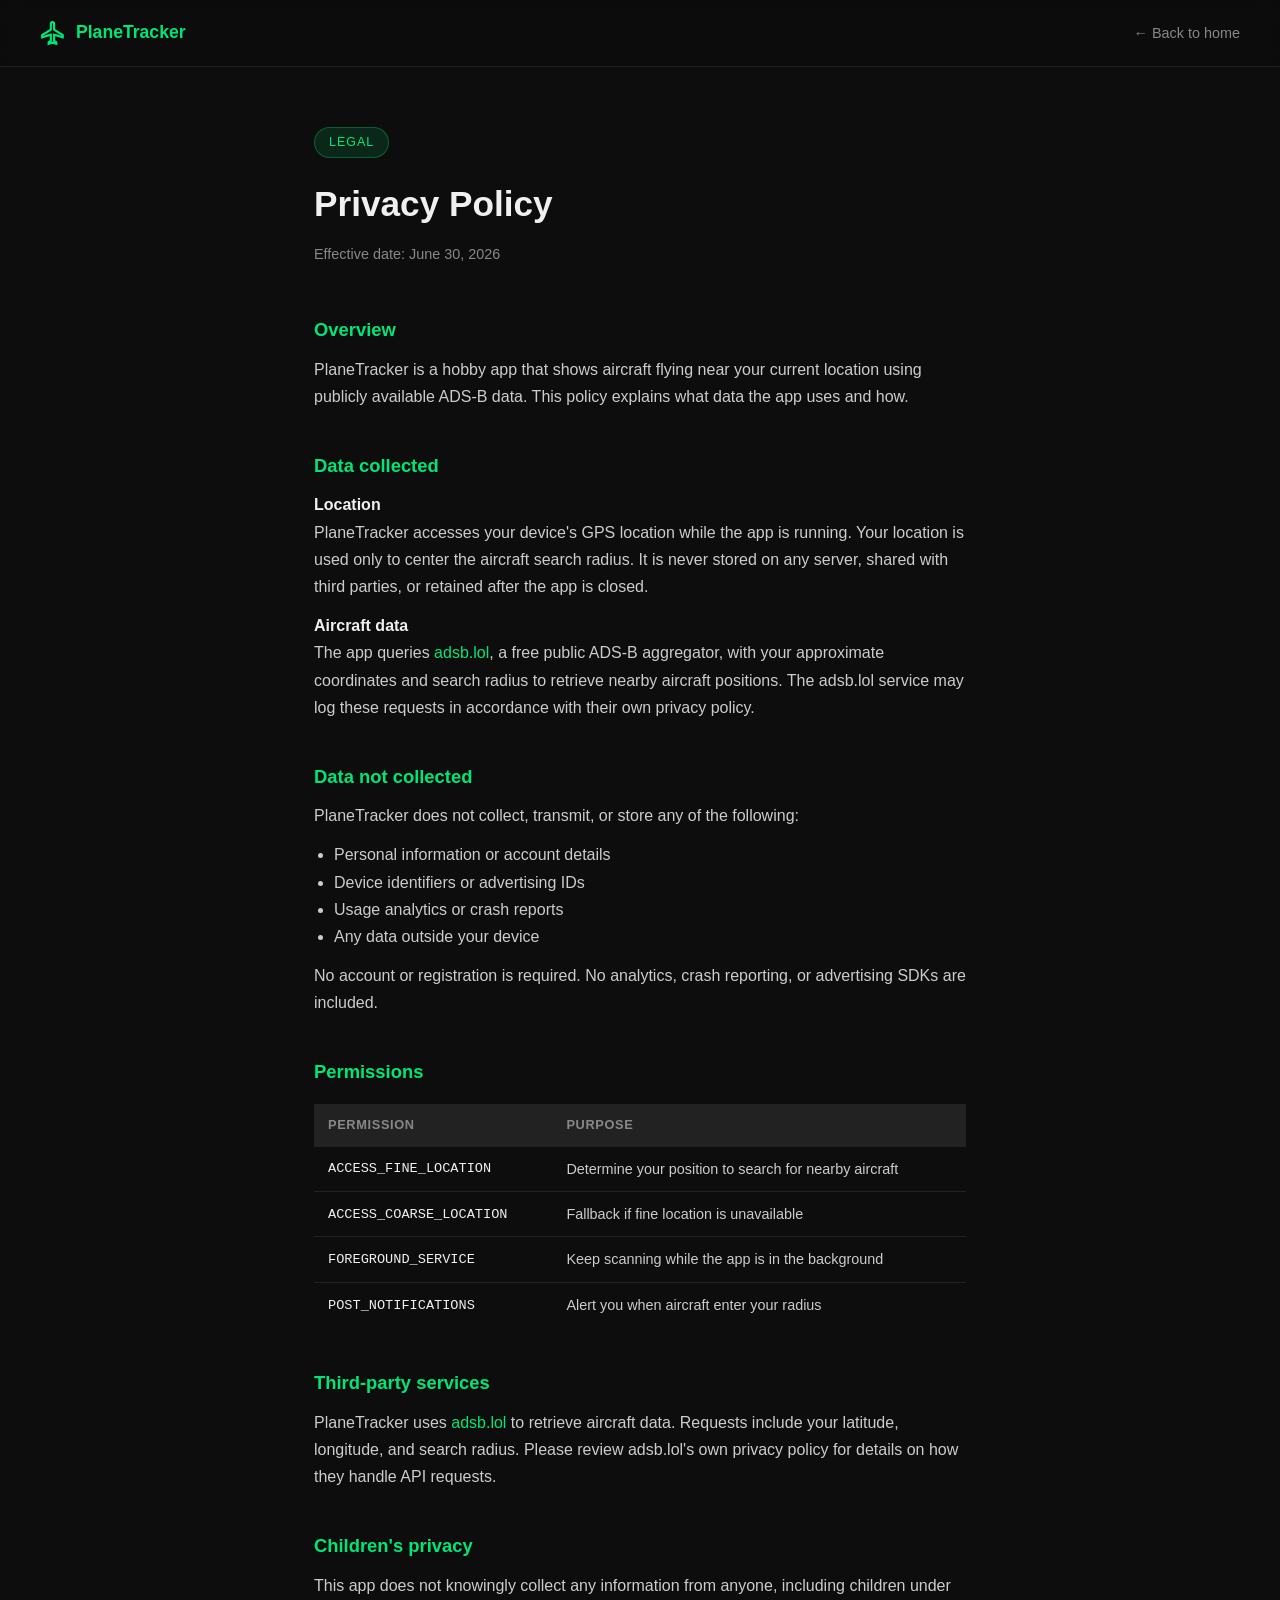
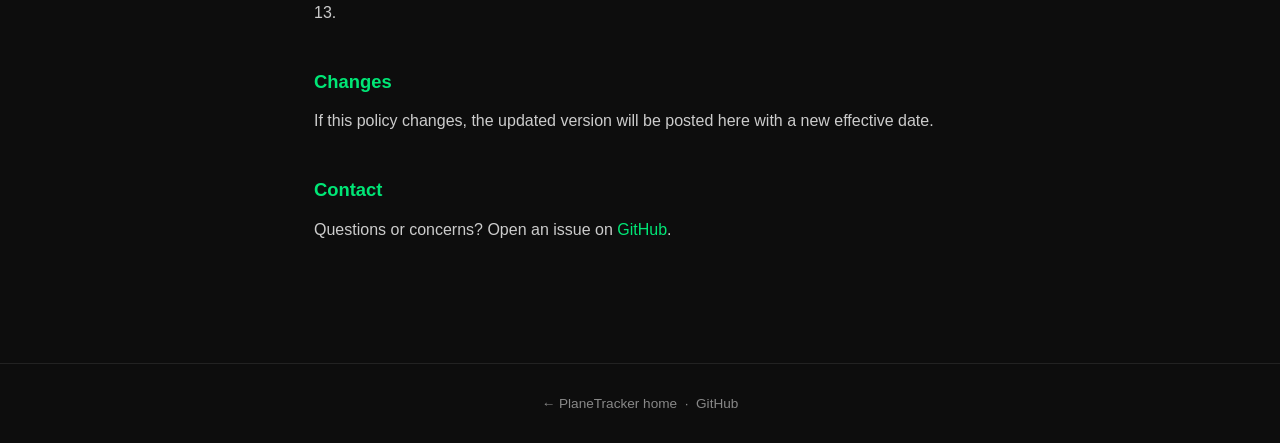
==== docs/privacy.html @ bd4d2613 "Add GitHub Pages docs site with home page and privacy policy - docs/index.html: landing page with SV" ====
<!DOCTYPE html>
<html lang="en">
<head>
  <meta charset="UTF-8" />
  <meta name="viewport" content="width=device-width, initial-scale=1.0" />
  <title>Privacy Policy — PlaneTracker</title>
  <style>
    :root {
      --bg:      #0d0d0d;
      --surface: #1a1a1a;
      --green:   #00e676;
      --text:    #f0f0f0;
      --muted:   #888;
      --radius:  14px;
    }
    * { box-sizing: border-box; margin: 0; padding: 0; }
    body {
      background: var(--bg);
      color: var(--text);
      font-family: -apple-system, BlinkMacSystemFont, "Segoe UI", Roboto, sans-serif;
      line-height: 1.7;
    }
    nav {
      display: flex;
      align-items: center;
      justify-content: space-between;
      padding: 18px 40px;
      border-bottom: 1px solid #222;
      background: rgba(13,13,13,0.92);
      backdrop-filter: blur(8px);
    }
    .nav-logo {
      display: flex;
      align-items: center;
      gap: 10px;
      font-weight: 700;
      font-size: 1.1rem;
      color: var(--green);
      text-decoration: none;
    }
    .nav-logo svg { width: 26px; height: 26px; }
    nav a.back { color: var(--muted); text-decoration: none; font-size: .9rem; }
    nav a.back:hover { color: var(--text); }

    main {
      max-width: 700px;
      margin: 0 auto;
      padding: 60px 24px 80px;
    }
    .eyebrow {
      display: inline-block;
      background: rgba(0,230,118,.12);
      color: var(--green);
      border: 1px solid rgba(0,230,118,.3);
      border-radius: 100px;
      padding: 4px 14px;
      font-size: .78rem;
      letter-spacing: .08em;
      text-transform: uppercase;
      margin-bottom: 16px;
    }
    h1 {
      font-size: 2.2rem;
      font-weight: 800;
      margin-bottom: 8px;
    }
    .date { color: var(--muted); font-size: .9rem; margin-bottom: 48px; }

    section { margin-bottom: 40px; }
    h2 {
      font-size: 1.15rem;
      font-weight: 700;
      color: var(--green);
      margin-bottom: 10px;
    }
    p { color: #ccc; margin-bottom: 12px; }
    a { color: var(--green); text-decoration: none; }
    a:hover { text-decoration: underline; }

    table {
      width: 100%;
      border-collapse: collapse;
      margin: 16px 0;
      font-size: .9rem;
    }
    th {
      text-align: left;
      padding: 10px 14px;
      background: #222;
      color: var(--muted);
      font-weight: 600;
      font-size: .8rem;
      text-transform: uppercase;
      letter-spacing: .05em;
    }
    td {
      padding: 10px 14px;
      border-top: 1px solid #222;
      color: #ccc;
    }
    td:first-child { font-family: monospace; font-size: .85rem; color: var(--text); }
    tr:hover td { background: #1e1e1e; }

    footer {
      border-top: 1px solid #222;
      padding: 28px 24px;
      text-align: center;
      color: var(--muted);
      font-size: .85rem;
    }
    footer a { color: var(--muted); }
    footer a:hover { color: var(--green); }
  </style>
</head>
<body>

<nav>
  <a class="nav-logo" href="index.html">
    <svg viewBox="0 0 24 24" fill="none" stroke="currentColor" stroke-width="2">
      <path d="M21 16v-2l-8-5V3.5a1.5 1.5 0 0 0-3 0V9l-8 5v2l8-2.5V19l-2 1.5V22l3.5-1 3.5 1v-1.5L13 19v-5.5z"/>
    </svg>
    PlaneTracker
  </a>
  <a class="back" href="index.html">← Back to home</a>
</nav>

<main>
  <div class="eyebrow">Legal</div>
  <h1>Privacy Policy</h1>
  <p class="date">Effective date: June 30, 2026</p>

  <section>
    <h2>Overview</h2>
    <p>PlaneTracker is a hobby app that shows aircraft flying near your current location using publicly available ADS-B data. This policy explains what data the app uses and how.</p>
  </section>

  <section>
    <h2>Data collected</h2>
    <p><strong style="color:#f0f0f0;">Location</strong><br/>
    PlaneTracker accesses your device's GPS location while the app is running. Your location is used only to center the aircraft search radius. It is never stored on any server, shared with third parties, or retained after the app is closed.</p>

    <p><strong style="color:#f0f0f0;">Aircraft data</strong><br/>
    The app queries <a href="https://adsb.lol" target="_blank" rel="noopener">adsb.lol</a>, a free public ADS-B aggregator, with your approximate coordinates and search radius to retrieve nearby aircraft positions. The adsb.lol service may log these requests in accordance with their own privacy policy.</p>
  </section>

  <section>
    <h2>Data not collected</h2>
    <p>PlaneTracker does not collect, transmit, or store any of the following:</p>
    <ul style="color:#ccc; padding-left:20px; margin-top:8px;">
      <li>Personal information or account details</li>
      <li>Device identifiers or advertising IDs</li>
      <li>Usage analytics or crash reports</li>
      <li>Any data outside your device</li>
    </ul>
    <p style="margin-top:12px;">No account or registration is required. No analytics, crash reporting, or advertising SDKs are included.</p>
  </section>

  <section>
    <h2>Permissions</h2>
    <table>
      <thead>
        <tr><th>Permission</th><th>Purpose</th></tr>
      </thead>
      <tbody>
        <tr>
          <td>ACCESS_FINE_LOCATION</td>
          <td>Determine your position to search for nearby aircraft</td>
        </tr>
        <tr>
          <td>ACCESS_COARSE_LOCATION</td>
          <td>Fallback if fine location is unavailable</td>
        </tr>
        <tr>
          <td>FOREGROUND_SERVICE</td>
          <td>Keep scanning while the app is in the background</td>
        </tr>
        <tr>
          <td>POST_NOTIFICATIONS</td>
          <td>Alert you when aircraft enter your radius</td>
        </tr>
      </tbody>
    </table>
  </section>

  <section>
    <h2>Third-party services</h2>
    <p>PlaneTracker uses <a href="https://adsb.lol" target="_blank" rel="noopener">adsb.lol</a> to retrieve aircraft data. Requests include your latitude, longitude, and search radius. Please review adsb.lol's own privacy policy for details on how they handle API requests.</p>
  </section>

  <section>
    <h2>Children's privacy</h2>
    <p>This app does not knowingly collect any information from anyone, including children under 13.</p>
  </section>

  <section>
    <h2>Changes</h2>
    <p>If this policy changes, the updated version will be posted here with a new effective date.</p>
  </section>

  <section>
    <h2>Contact</h2>
    <p>Questions or concerns? Open an issue on <a href="https://github.com/JTCozart/android-plane-tracker" target="_blank" rel="noopener">GitHub</a>.</p>
  </section>
</main>

<footer>
  <a href="index.html">← PlaneTracker home</a>
  &nbsp;·&nbsp;
  <a href="https://github.com/JTCozart/android-plane-tracker" target="_blank" rel="noopener">GitHub</a>
</footer>

</body>
</html>
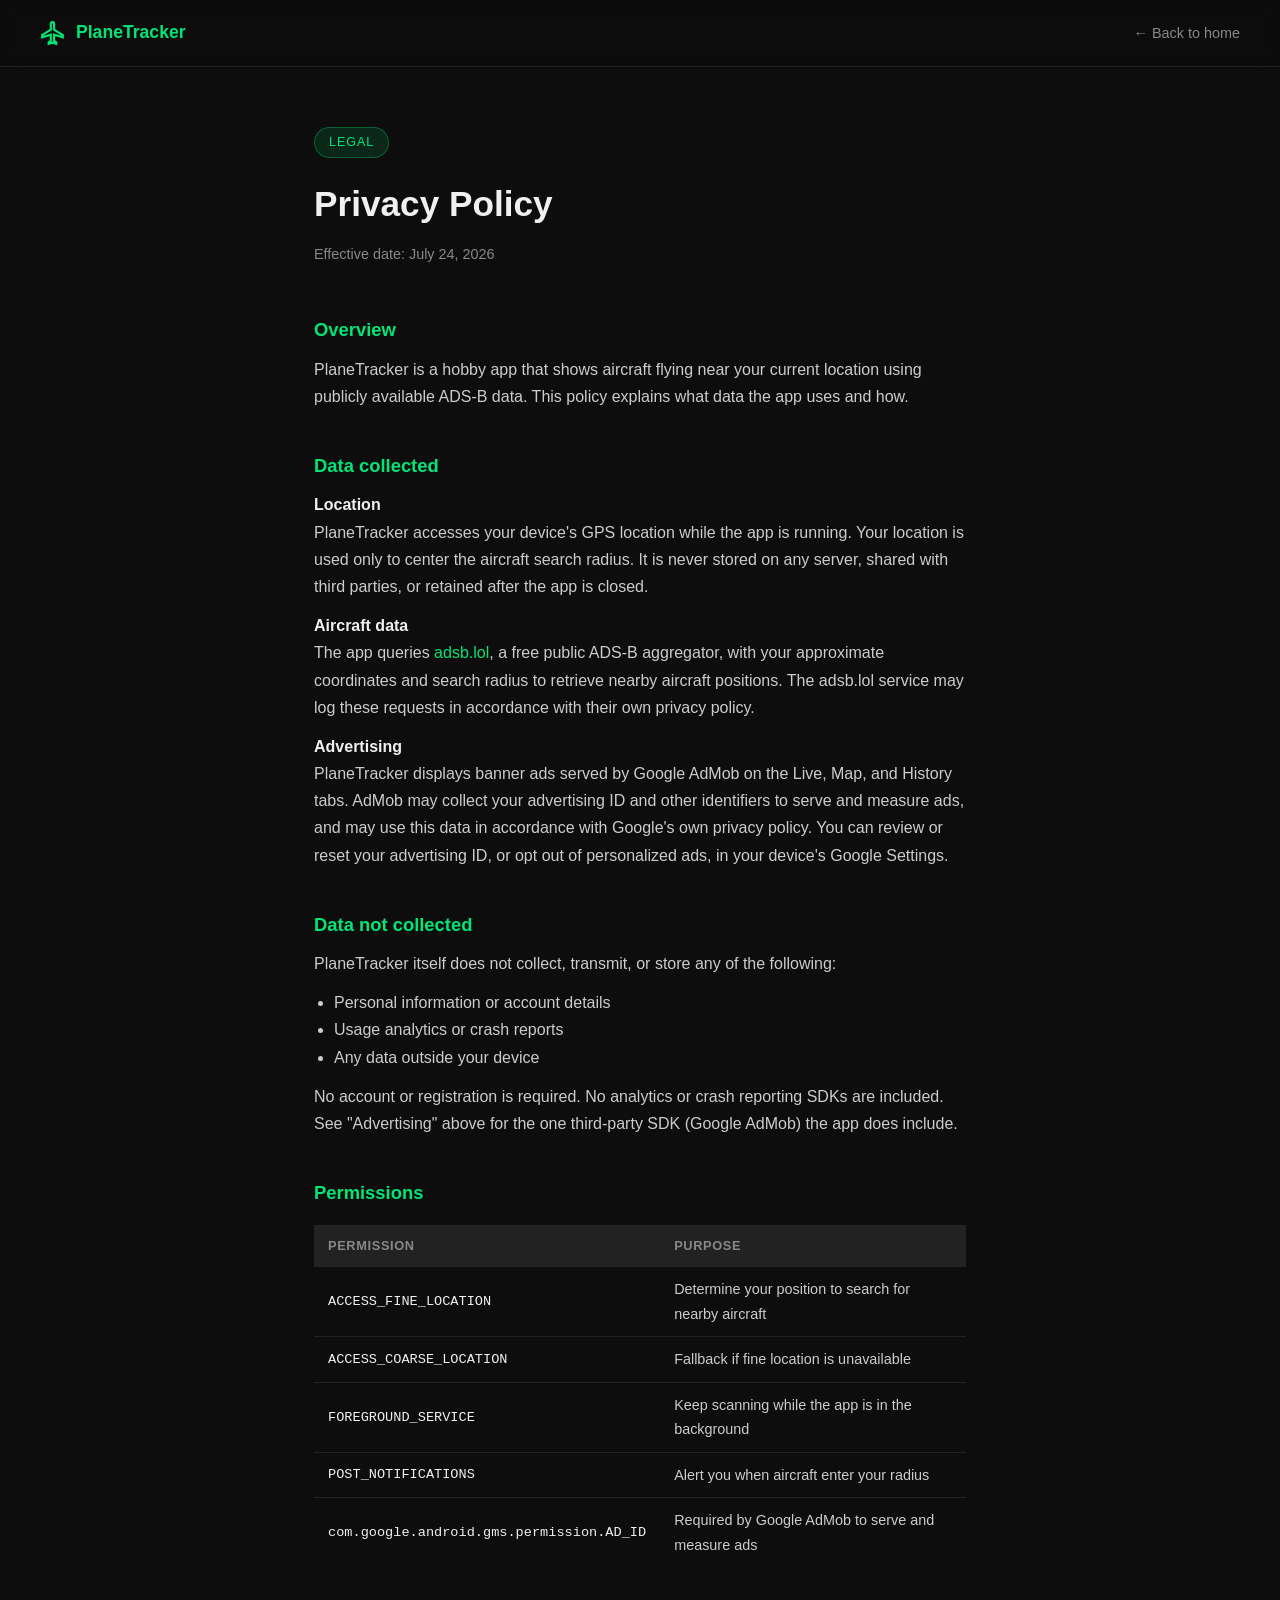
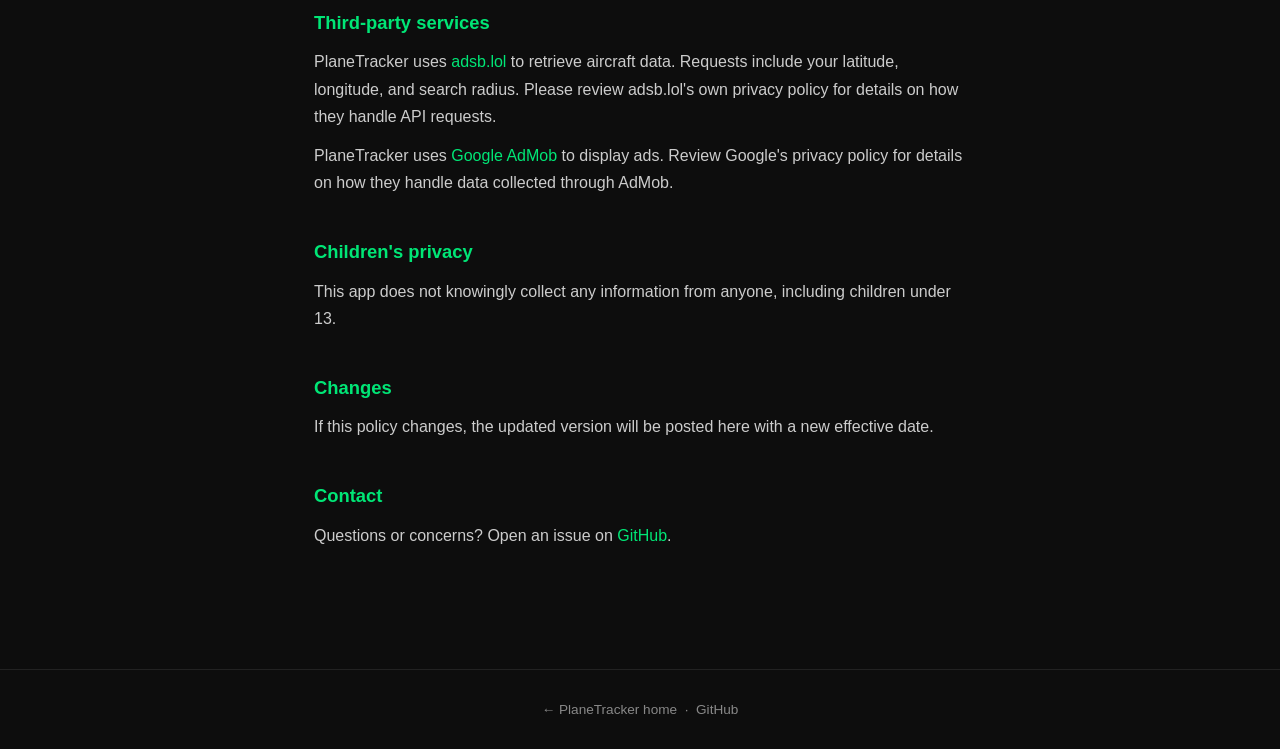
==== commit 145f16d6: "Add AdMob banner ads, onboarding/history repos, and misc UI updates Adds a Google AdMob banner above" ====
--- a/docs/privacy.html
+++ b/docs/privacy.html
@@ -127,7 +127,7 @@
 <main>
   <div class="eyebrow">Legal</div>
   <h1>Privacy Policy</h1>
-  <p class="date">Effective date: June 30, 2026</p>
+  <p class="date">Effective date: July 24, 2026</p>
 
   <section>
     <h2>Overview</h2>
@@ -141,18 +141,20 @@
 
     <p><strong style="color:#f0f0f0;">Aircraft data</strong><br/>
     The app queries <a href="https://adsb.lol" target="_blank" rel="noopener">adsb.lol</a>, a free public ADS-B aggregator, with your approximate coordinates and search radius to retrieve nearby aircraft positions. The adsb.lol service may log these requests in accordance with their own privacy policy.</p>
+
+    <p><strong style="color:#f0f0f0;">Advertising</strong><br/>
+    PlaneTracker displays banner ads served by Google AdMob on the Live, Map, and History tabs. AdMob may collect your advertising ID and other identifiers to serve and measure ads, and may use this data in accordance with Google's own privacy policy. You can review or reset your advertising ID, or opt out of personalized ads, in your device's Google Settings.</p>
   </section>
 
   <section>
     <h2>Data not collected</h2>
-    <p>PlaneTracker does not collect, transmit, or store any of the following:</p>
+    <p>PlaneTracker itself does not collect, transmit, or store any of the following:</p>
     <ul style="color:#ccc; padding-left:20px; margin-top:8px;">
       <li>Personal information or account details</li>
-      <li>Device identifiers or advertising IDs</li>
       <li>Usage analytics or crash reports</li>
       <li>Any data outside your device</li>
     </ul>
-    <p style="margin-top:12px;">No account or registration is required. No analytics, crash reporting, or advertising SDKs are included.</p>
+    <p style="margin-top:12px;">No account or registration is required. No analytics or crash reporting SDKs are included. See "Advertising" above for the one third-party SDK (Google AdMob) the app does include.</p>
   </section>
 
   <section>
@@ -178,6 +180,10 @@
           <td>POST_NOTIFICATIONS</td>
           <td>Alert you when aircraft enter your radius</td>
         </tr>
+        <tr>
+          <td>com.google.android.gms.permission.AD_ID</td>
+          <td>Required by Google AdMob to serve and measure ads</td>
+        </tr>
       </tbody>
     </table>
   </section>
@@ -185,6 +191,7 @@
   <section>
     <h2>Third-party services</h2>
     <p>PlaneTracker uses <a href="https://adsb.lol" target="_blank" rel="noopener">adsb.lol</a> to retrieve aircraft data. Requests include your latitude, longitude, and search radius. Please review adsb.lol's own privacy policy for details on how they handle API requests.</p>
+    <p>PlaneTracker uses <a href="https://policies.google.com/privacy" target="_blank" rel="noopener">Google AdMob</a> to display ads. Review Google's privacy policy for details on how they handle data collected through AdMob.</p>
   </section>
 
   <section>
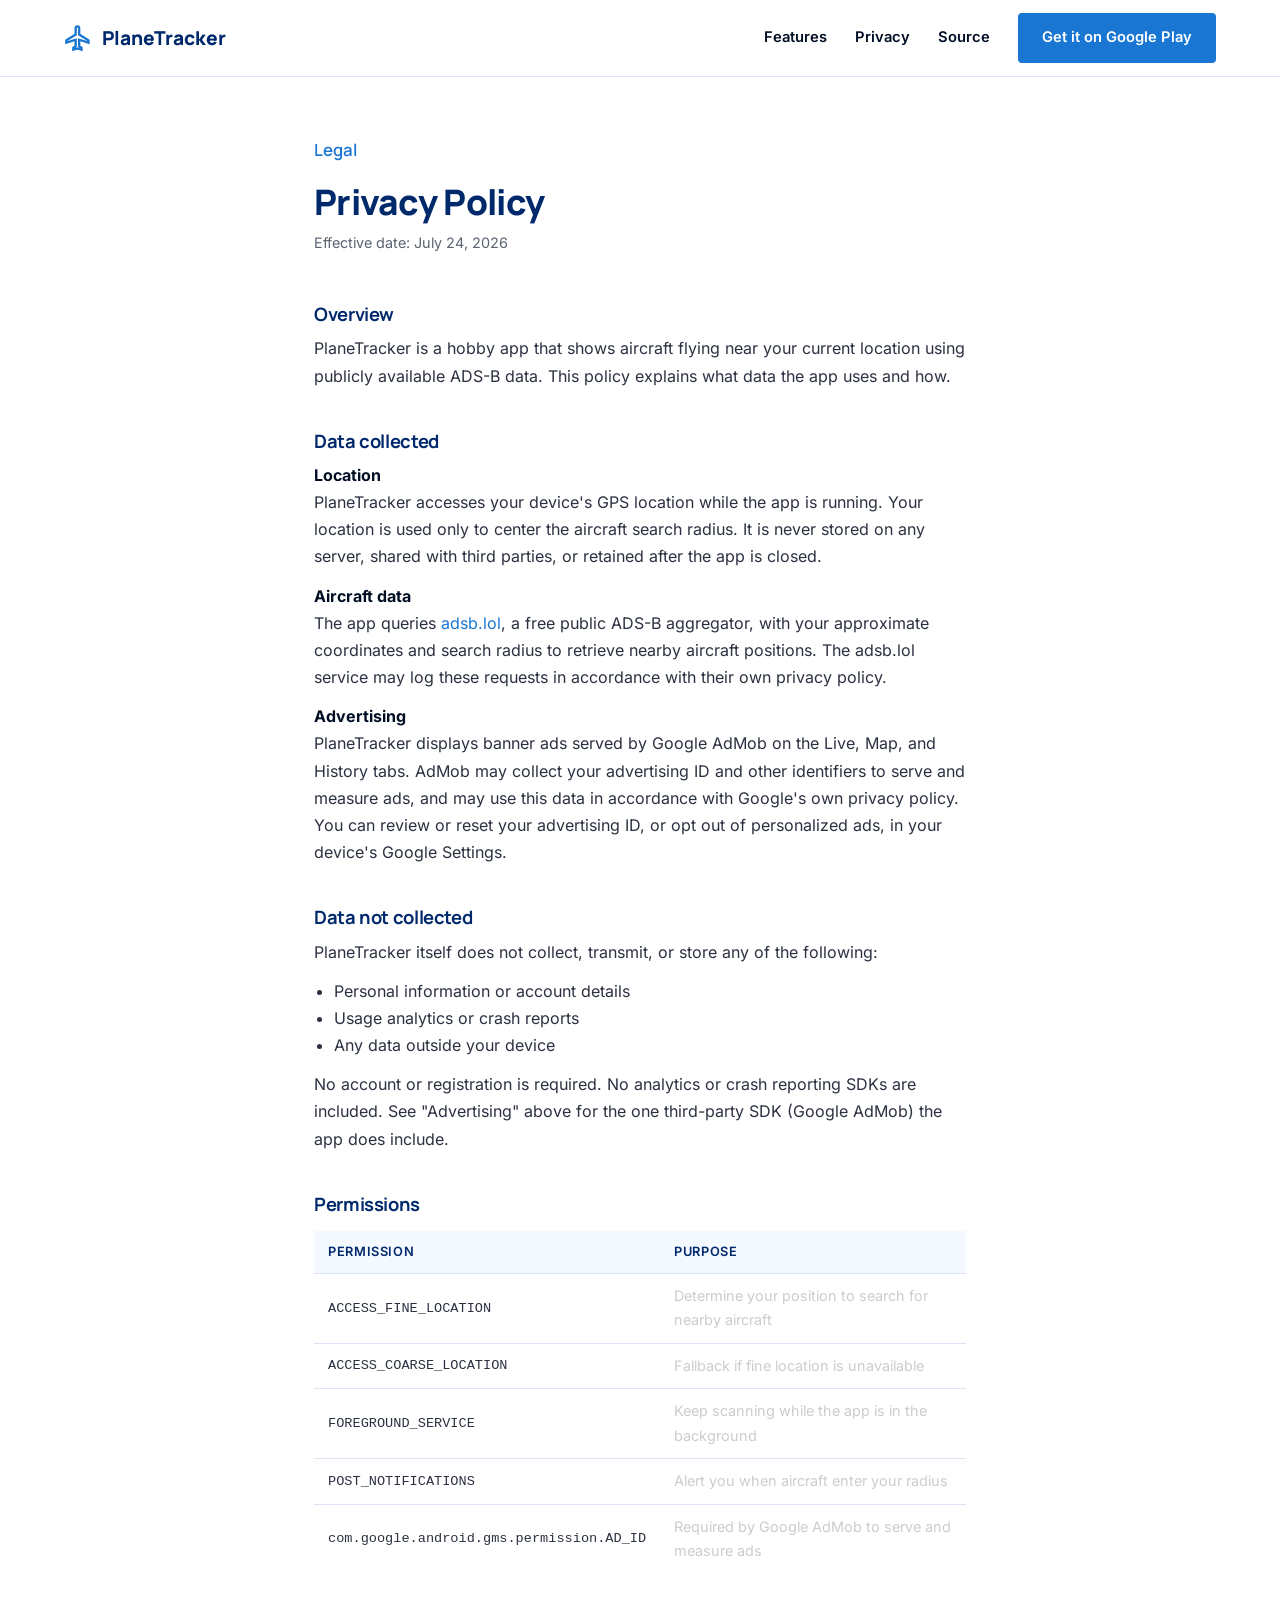
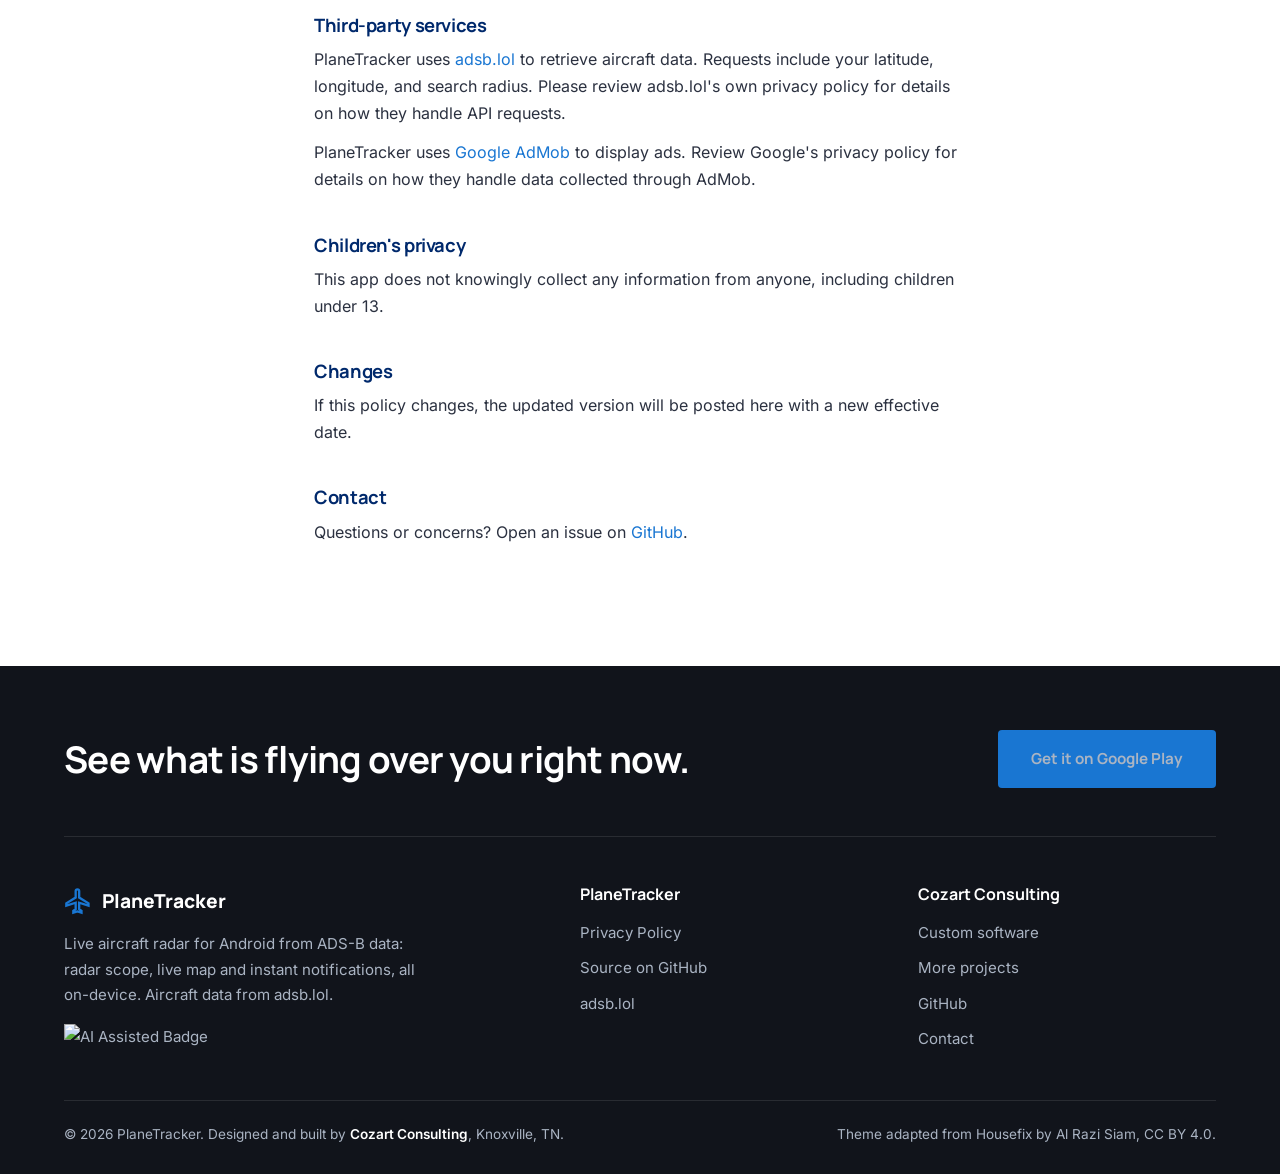
==== commit 932bacac: "Restyle the project site with the shared Cozart marketing theme Both pages now load theme.css (adapt" ====
--- a/docs/privacy.html
+++ b/docs/privacy.html
@@ -3,7 +3,10 @@
 <head>
   <meta charset="UTF-8" />
   <meta name="viewport" content="width=device-width, initial-scale=1.0" />
-  <title>Privacy Policy — PlaneTracker</title>
+  <title>Privacy Policy: PlaneTracker</title>
+  <link rel="preload" href="fonts/Manrope-latin.woff2" as="font" type="font/woff2" crossorigin />
+  <link rel="preload" href="fonts/Inter-latin.woff2" as="font" type="font/woff2" crossorigin />
+  <link rel="stylesheet" href="theme.css" />
   <style>
     :root {
       --bg:      #0d0d0d;
@@ -20,27 +23,11 @@
       font-family: -apple-system, BlinkMacSystemFont, "Segoe UI", Roboto, sans-serif;
       line-height: 1.7;
     }
-    nav {
-      display: flex;
-      align-items: center;
-      justify-content: space-between;
-      padding: 18px 40px;
-      border-bottom: 1px solid #222;
-      background: rgba(13,13,13,0.92);
-      backdrop-filter: blur(8px);
-    }
-    .nav-logo {
-      display: flex;
-      align-items: center;
-      gap: 10px;
-      font-weight: 700;
-      font-size: 1.1rem;
-      color: var(--green);
-      text-decoration: none;
-    }
-    .nav-logo svg { width: 26px; height: 26px; }
-    nav a.back { color: var(--muted); text-decoration: none; font-size: .9rem; }
-    nav a.back:hover { color: var(--text); }
+    
+    
+    
+    
+    
 
     main {
       max-width: 700px;
@@ -101,28 +88,26 @@
     td:first-child { font-family: monospace; font-size: .85rem; color: var(--text); }
     tr:hover td { background: #1e1e1e; }
 
-    footer {
-      border-top: 1px solid #222;
-      padding: 28px 24px;
-      text-align: center;
-      color: var(--muted);
-      font-size: .85rem;
-    }
-    footer a { color: var(--muted); }
-    footer a:hover { color: var(--green); }
+    
+    
+    
   </style>
+  <link rel="stylesheet" href="site.css" />
 </head>
 <body>
 
-<nav>
-  <a class="nav-logo" href="index.html">
-    <svg viewBox="0 0 24 24" fill="none" stroke="currentColor" stroke-width="2">
-      <path d="M21 16v-2l-8-5V3.5a1.5 1.5 0 0 0-3 0V9l-8 5v2l8-2.5V19l-2 1.5V22l3.5-1 3.5 1v-1.5L13 19v-5.5z"/>
-    </svg>
-    PlaneTracker
-  </a>
-  <a class="back" href="index.html">← Back to home</a>
-</nav>
+<header class="site-header">
+  <div class="container nav">
+    <a class="brand" href="index.html"><svg viewBox="0 0 24 24" fill="none" stroke="currentColor" stroke-width="2" aria-hidden="true"><path d="M21 16v-2l-8-5V3.5a1.5 1.5 0 0 0-3 0V9l-8 5v2l8-2.5V19l-2 1.5V22l3.5-1 3.5 1v-1.5L13 19v-5.5z"/></svg> <span>PlaneTracker</span></a>
+    <button class="nav-toggle" id="navToggle" aria-label="Toggle menu" aria-expanded="false" aria-controls="navLinks"><span></span><span></span><span></span></button>
+    <nav class="nav-links" id="navLinks">
+      <a href="index.html#features">Features</a>
+      <a href="privacy.html">Privacy</a>
+      <a href="https://github.com/JTCozart/android-plane-tracker">Source</a>
+      <a class="nav-cta" href="https://play.google.com/store/apps/details?id=com.jtcozart.planetracker">Get it on Google Play</a>
+    </nav>
+  </div>
+</header>
 
 <main>
   <div class="eyebrow">Legal</div>
@@ -136,20 +121,20 @@
 
   <section>
     <h2>Data collected</h2>
-    <p><strong style="color:#f0f0f0;">Location</strong><br/>
+    <p><strong>Location</strong><br/>
     PlaneTracker accesses your device's GPS location while the app is running. Your location is used only to center the aircraft search radius. It is never stored on any server, shared with third parties, or retained after the app is closed.</p>
 
-    <p><strong style="color:#f0f0f0;">Aircraft data</strong><br/>
+    <p><strong>Aircraft data</strong><br/>
     The app queries <a href="https://adsb.lol" target="_blank" rel="noopener">adsb.lol</a>, a free public ADS-B aggregator, with your approximate coordinates and search radius to retrieve nearby aircraft positions. The adsb.lol service may log these requests in accordance with their own privacy policy.</p>
 
-    <p><strong style="color:#f0f0f0;">Advertising</strong><br/>
+    <p><strong>Advertising</strong><br/>
     PlaneTracker displays banner ads served by Google AdMob on the Live, Map, and History tabs. AdMob may collect your advertising ID and other identifiers to serve and measure ads, and may use this data in accordance with Google's own privacy policy. You can review or reset your advertising ID, or opt out of personalized ads, in your device's Google Settings.</p>
   </section>
 
   <section>
     <h2>Data not collected</h2>
     <p>PlaneTracker itself does not collect, transmit, or store any of the following:</p>
-    <ul style="color:#ccc; padding-left:20px; margin-top:8px;">
+    <ul style="padding-left:20px; margin-top:8px;">
       <li>Personal information or account details</li>
       <li>Usage analytics or crash reports</li>
       <li>Any data outside your device</li>
@@ -210,11 +195,66 @@
   </section>
 </main>
 
-<footer>
-  <a href="index.html">← PlaneTracker home</a>
-  &nbsp;·&nbsp;
-  <a href="https://github.com/JTCozart/android-plane-tracker" target="_blank" rel="noopener">GitHub</a>
+<footer class="site-footer">
+  <div class="container">
+    <div class="footer-cta">
+      <h2>See what is flying over you right now.</h2>
+      <a class="btn btn-primary" href="https://play.google.com/store/apps/details?id=com.jtcozart.planetracker">Get it on Google Play</a>
+    </div>
+
+    <div class="footer-grid">
+      <div class="footer-brand">
+        <a class="brand" href="index.html"><svg viewBox="0 0 24 24" fill="none" stroke="currentColor" stroke-width="2" aria-hidden="true"><path d="M21 16v-2l-8-5V3.5a1.5 1.5 0 0 0-3 0V9l-8 5v2l8-2.5V19l-2 1.5V22l3.5-1 3.5 1v-1.5L13 19v-5.5z"/></svg> <span>PlaneTracker</span></a>
+        <p>Live aircraft radar for Android from ADS-B data: radar scope, live map and instant notifications, all on-device. Aircraft data from adsb.lol.</p>
+        <a href="https://www.aihonestybadge.com" target="_blank" rel="noopener"><img src="https://www.aihonestybadge.com/badges/ai-assisted.svg" alt="AI Assisted Badge" style="max-width:170px;margin-top:8px" /></a>
+      </div>
+
+      <nav class="footer-col" aria-label="PlaneTracker">
+        <h3>PlaneTracker</h3>
+        <ul>
+          <li><a href="privacy.html">Privacy Policy</a></li>
+          <li><a href="https://github.com/JTCozart/android-plane-tracker">Source on GitHub</a></li>
+          <li><a href="https://adsb.lol">adsb.lol</a></li>
+        </ul>
+      </nav>
+
+      <nav class="footer-col" aria-label="Cozart Consulting">
+        <h3>Cozart Consulting</h3>
+        <ul>
+          <li><a href="https://cozartconsulting.com/">Custom software</a></li>
+          <li><a href="https://cozartconsulting.com/#work">More projects</a></li>
+          <li><a href="https://github.com/JTCozart">GitHub</a></li>
+          <li><a href="https://cozartconsulting.com/#contact">Contact</a></li>
+        </ul>
+      </nav>
+    </div>
+
+    <div class="footer-bottom">
+      <span>&copy; <span id="year">2026</span> PlaneTracker. Designed and built by <a href="https://cozartconsulting.com/">Cozart Consulting</a>, Knoxville, TN.</span>
+      <span class="theme-credit">Theme adapted from <a href="https://www.figma.com/community/file/1479561357645494407">Housefix</a> by Al Razi Siam, <a href="https://creativecommons.org/licenses/by/4.0/">CC BY 4.0</a>.</span>
+    </div>
+  </div>
 </footer>
 
+<script>
+  (function () {
+    var toggle = document.getElementById('navToggle');
+    var links = document.getElementById('navLinks');
+    if (!toggle || !links) return;
+    toggle.addEventListener('click', function () {
+      var open = links.classList.toggle('open');
+      toggle.classList.toggle('open', open);
+      toggle.setAttribute('aria-expanded', open ? 'true' : 'false');
+    });
+    links.querySelectorAll('a').forEach(function (a) {
+      a.addEventListener('click', function () {
+        links.classList.remove('open');
+        toggle.classList.remove('open');
+        toggle.setAttribute('aria-expanded', 'false');
+      });
+    });
+  })();
+  document.getElementById('year').textContent = new Date().getFullYear();
+</script>
 </body>
 </html>
--- a/docs/theme.css
+++ b/docs/theme.css
@@ -0,0 +1,282 @@
+/*
+  Cozart marketing theme, shared by every product marketing page.
+  Canonical copy: .claude/marketing-kit/theme.css. Sites keep a copy beside their index.html;
+  edit the canonical file and copy it out, never fork a site's copy. Rules are in .claude/design.md.
+
+  Layout, colour and type are adapted from "Housefix - Handyman Plumber Website" by Al Razi Siam
+  (figma.com/community/file/1479561357645494407), licensed CC BY 4.0. Changes: own markup and CSS,
+  darker primary blue for text contrast, no template images, logo or copy.
+*/
+
+@font-face {
+  font-family: "Manrope";
+  src: url("fonts/Manrope-latin.woff2") format("woff2");
+  font-weight: 500 800;
+  font-display: swap;
+}
+@font-face {
+  font-family: "Inter";
+  src: url("fonts/Inter-latin.woff2") format("woff2");
+  font-weight: 400 700;
+  font-display: swap;
+}
+
+:root {
+  --mk-primary: #1976d2;          /* buttons, links, eyebrows: 4.6:1 with white */
+  --mk-primary-hover: #1565c0;
+  --mk-primary-bright: #2196f3;   /* decoration only (icons, glows), never small text */
+  --mk-primary-soft: rgba(33, 150, 243, 0.1);
+  --mk-navy: #00296c;             /* headings */
+  --mk-ink: #000e24;              /* top bar, hero base */
+  --mk-footer: #11141b;
+  --mk-tint: #f4f8ff;             /* alternate section band, card fill */
+  --mk-surface: #ffffff;
+  --mk-text: #2b3140;
+  --mk-muted: #5b6472;
+  --mk-border: #dce5f3;
+  --mk-on-dark: #ffffff;
+  --mk-on-dark-muted: #aab4c3;
+  --mk-radius: 4px;
+  --mk-radius-lg: 8px;
+  --mk-shadow: 0 10px 30px rgba(0, 41, 108, 0.08);
+  --mk-shadow-hover: 0 16px 40px rgba(0, 41, 108, 0.14);
+  --mk-maxw: 1200px;
+  --mk-section-pad: 100px;
+  --mk-font-heading: "Manrope", "Inter", system-ui, -apple-system, "Segoe UI", Roboto, sans-serif;
+  --mk-font-body: "Inter", system-ui, -apple-system, "Segoe UI", Roboto, sans-serif;
+  --mk-font-mono: ui-monospace, "Cascadia Code", "SFMono-Regular", Consolas, monospace;
+}
+
+* { box-sizing: border-box; }
+html { scroll-behavior: smooth; }
+body {
+  margin: 0;
+  background: var(--mk-surface);
+  color: var(--mk-text);
+  font-family: var(--mk-font-body);
+  font-size: 16px;
+  line-height: 1.65;
+  -webkit-font-smoothing: antialiased;
+}
+img { max-width: 100%; height: auto; }
+a { color: var(--mk-primary); text-decoration: none; }
+a:hover { text-decoration: underline; }
+h1, h2, h3, h4 {
+  font-family: var(--mk-font-heading);
+  color: var(--mk-navy);
+  line-height: 1.2;
+  letter-spacing: -0.02em;
+}
+:focus-visible { outline: 3px solid var(--mk-primary-bright); outline-offset: 2px; }
+
+.container { width: 100%; max-width: var(--mk-maxw); margin: 0 auto; padding: 0 24px; }
+
+/* Top bar */
+.topbar { background: var(--mk-ink); color: var(--mk-on-dark); font-size: 0.8rem; font-weight: 600; }
+.topbar-inner { display: flex; align-items: center; justify-content: space-between; gap: 16px; min-height: 38px; flex-wrap: wrap; }
+.topbar-items { display: flex; gap: 24px; flex-wrap: wrap; }
+.topbar a { color: var(--mk-on-dark); }
+.topbar i { margin-right: 6px; color: var(--mk-primary-bright); }
+
+/* Header and navigation */
+.site-header {
+  position: sticky;
+  top: 0;
+  z-index: 50;
+  background: var(--mk-surface);
+  box-shadow: 0 1px 0 var(--mk-border);
+}
+.nav { display: flex; align-items: center; justify-content: space-between; height: 76px; position: relative; }
+.brand { display: flex; align-items: center; gap: 10px; color: var(--mk-navy); font-family: var(--mk-font-heading); font-weight: 800; font-size: 1.2rem; }
+.brand:hover { text-decoration: none; }
+.brand img { width: 36px; height: 36px; }
+.brand-mark {
+  display: inline-flex; align-items: center; justify-content: center;
+  min-width: 36px; height: 36px; padding: 0 6px;
+  border-radius: var(--mk-radius);
+  background: var(--mk-primary); color: #fff;
+  font-family: var(--mk-font-mono); font-size: 0.8rem; font-weight: 700;
+}
+.nav-links { display: flex; align-items: center; gap: 28px; }
+.nav-links a { color: var(--mk-ink); font-weight: 600; font-size: 0.92rem; }
+.nav-links a:hover, .nav-links a.active { color: var(--mk-primary); text-decoration: none; }
+.nav-links a.nav-cta {
+  color: #fff;
+  background: var(--mk-primary);
+  padding: 12px 24px;
+  border-radius: var(--mk-radius);
+}
+.nav-links a.nav-cta:hover { background: var(--mk-primary-hover); color: #fff; }
+.nav-toggle {
+  display: none;
+  flex-direction: column; justify-content: center; gap: 5px;
+  width: 42px; height: 42px;
+  border: 1px solid var(--mk-border); border-radius: var(--mk-radius);
+  background: var(--mk-surface); cursor: pointer;
+}
+.nav-toggle span { display: block; width: 18px; height: 2px; margin: 0 auto; background: var(--mk-ink); transition: transform 0.2s ease, opacity 0.2s ease; }
+.nav-toggle.open span:nth-child(1) { transform: translateY(7px) rotate(45deg); }
+.nav-toggle.open span:nth-child(2) { opacity: 0; }
+.nav-toggle.open span:nth-child(3) { transform: translateY(-7px) rotate(-45deg); }
+
+/* Hero: a saturated blue band standing in for the template's photo with a blue overlay */
+.hero {
+  position: relative;
+  overflow: hidden;
+  color: var(--mk-on-dark);
+  padding: 120px 0 110px;
+  background:
+    radial-gradient(70% 90% at 85% 10%, rgba(33, 150, 243, 0.55), transparent 60%),
+    radial-gradient(60% 80% at 0% 100%, rgba(25, 118, 210, 0.45), transparent 60%),
+    linear-gradient(135deg, #00296c 0%, #003a91 55%, #0b5cc4 100%);
+}
+.hero::before {
+  content: "";
+  position: absolute; inset: 0;
+  background-image:
+    linear-gradient(rgba(255, 255, 255, 0.06) 1px, transparent 1px),
+    linear-gradient(90deg, rgba(255, 255, 255, 0.06) 1px, transparent 1px);
+  background-size: 48px 48px;
+  mask-image: linear-gradient(90deg, transparent 0%, #000 60%);
+  -webkit-mask-image: linear-gradient(90deg, transparent 0%, #000 60%);
+  pointer-events: none;
+}
+.hero .container { position: relative; }
+.hero h1 { color: #fff; font-size: clamp(2.3rem, 5.4vw, 3.6rem); font-weight: 800; line-height: 1.15; margin: 0 0 22px; max-width: 820px; }
+.hero .lead { color: rgba(255, 255, 255, 0.88); font-size: 1.12rem; max-width: 660px; margin: 0 0 36px; }
+.hero .eyebrow { color: #cfe5ff; }
+.hero-cta { display: flex; flex-wrap: wrap; gap: 16px; }
+.hero-stats {
+  display: grid; grid-template-columns: repeat(3, minmax(0, 1fr)); gap: 24px;
+  margin-top: 64px; padding-top: 32px;
+  border-top: 1px solid rgba(255, 255, 255, 0.2);
+  max-width: 860px;
+}
+.hero-stats div { display: flex; flex-direction: column; }
+.hero-stats strong { font-family: var(--mk-font-heading); font-size: 1.15rem; color: #fff; }
+.hero-stats span { color: rgba(255, 255, 255, 0.75); font-size: 0.92rem; }
+
+/* Eyebrow: the short blue label above a heading */
+.eyebrow { font-family: var(--mk-font-heading); font-size: 1.05rem; font-weight: 600; color: var(--mk-primary); margin: 0 0 12px; letter-spacing: -0.01em; }
+
+/* Buttons */
+.btn {
+  display: inline-flex; align-items: center; justify-content: center; gap: 8px;
+  padding: 15px 32px;
+  border-radius: var(--mk-radius);
+  border: 1px solid transparent;
+  font-family: var(--mk-font-heading); font-weight: 700; font-size: 0.95rem;
+  cursor: pointer;
+  transition: background 0.15s ease, color 0.15s ease, border-color 0.15s ease, transform 0.15s ease;
+}
+.btn:hover { text-decoration: none; transform: translateY(-1px); }
+.btn-primary { background: var(--mk-primary); color: #fff; }
+.btn-primary:hover { background: var(--mk-primary-hover); color: #fff; }
+.btn-ghost { background: transparent; color: var(--mk-primary); border-color: var(--mk-primary); }
+.btn-ghost:hover { background: var(--mk-primary); color: #fff; }
+.btn-light { background: #fff; color: var(--mk-navy); }
+.btn-light:hover { background: var(--mk-tint); color: var(--mk-navy); }
+.btn-outline-light { background: transparent; color: #fff; border-color: rgba(255, 255, 255, 0.7); }
+.btn-outline-light:hover { background: #fff; color: var(--mk-navy); }
+.btn-sm { padding: 10px 20px; font-size: 0.88rem; }
+.btn-lg { padding: 18px 38px; font-size: 1.02rem; }
+
+/* Sections */
+.section { padding: var(--mk-section-pad) 0; scroll-margin-top: 90px; }
+.section-alt { background: var(--mk-tint); }
+.section-head { text-align: center; max-width: 760px; margin: 0 auto 56px; }
+.section-title { font-size: clamp(1.8rem, 3.6vw, 2.5rem); font-weight: 700; margin: 0 0 14px; }
+.section-sub { color: var(--mk-muted); font-size: 1.06rem; margin: 0; }
+.section-head .section-sub { margin: 0 auto; }
+
+/* Grids and cards */
+.grid { display: grid; gap: 28px; }
+.grid-2 { grid-template-columns: repeat(2, minmax(0, 1fr)); }
+.grid-3 { grid-template-columns: repeat(3, minmax(0, 1fr)); }
+.grid-4 { grid-template-columns: repeat(4, minmax(0, 1fr)); }
+.card {
+  background: var(--mk-tint);
+  border-radius: var(--mk-radius);
+  border-bottom: 3px solid transparent;
+  padding: 32px 28px;
+  transition: background 0.15s ease, border-color 0.15s ease, box-shadow 0.15s ease, transform 0.15s ease;
+}
+.section-alt .card { background: var(--mk-surface); box-shadow: var(--mk-shadow); }
+.card:hover { background: var(--mk-surface); border-bottom-color: var(--mk-primary-bright); box-shadow: var(--mk-shadow-hover); transform: translateY(-3px); }
+.card h3 { font-size: 1.25rem; font-weight: 700; margin: 0 0 10px; }
+.card p { color: var(--mk-muted); margin: 0; }
+.card-icon {
+  display: inline-flex; align-items: center; justify-content: center;
+  width: 56px; height: 56px; margin-bottom: 20px;
+  border-radius: var(--mk-radius);
+  background: var(--mk-primary); color: #fff; font-size: 1.4rem;
+}
+
+/* Numbered steps */
+.steps { display: grid; grid-template-columns: repeat(4, minmax(0, 1fr)); gap: 28px; counter-reset: step; }
+.step { background: var(--mk-surface); border: 1px solid var(--mk-border); border-radius: var(--mk-radius); padding: 30px 26px; }
+.section-alt .step { border-color: transparent; box-shadow: var(--mk-shadow); }
+.step-num {
+  display: inline-flex; align-items: center; justify-content: center;
+  width: 44px; height: 44px; border-radius: 50%;
+  background: var(--mk-primary-soft); color: var(--mk-primary);
+  font-family: var(--mk-font-heading); font-weight: 800;
+}
+.step h3 { font-size: 1.15rem; margin: 16px 0 8px; }
+.step p { color: var(--mk-muted); margin: 0; font-size: 0.96rem; }
+
+/* Checklist with a blue tick, as on the template's pricing cards */
+.check-list { list-style: none; margin: 0; padding: 0; display: grid; gap: 12px; }
+.check-list li { position: relative; padding-left: 30px; }
+.check-list li::before {
+  content: ""; position: absolute; left: 0; top: 0.3em;
+  width: 18px; height: 18px; border-radius: 50%;
+  border: 2px solid var(--mk-primary-bright);
+  background: radial-gradient(circle, var(--mk-primary-bright) 0 3px, transparent 4px);
+}
+
+/* Standard footer: CTA row, columns, credit line. Markup in .claude/marketing-kit/footer.html */
+.site-footer { background: var(--mk-footer); color: var(--mk-on-dark-muted); font-size: 0.94rem; }
+.site-footer a { color: var(--mk-on-dark-muted); }
+.site-footer a:hover { color: #fff; text-decoration: none; }
+.footer-cta { display: flex; align-items: center; justify-content: space-between; gap: 24px; flex-wrap: wrap; padding: 64px 0 48px; border-bottom: 1px solid rgba(255, 255, 255, 0.1); }
+.footer-cta h2 { color: #fff; font-size: clamp(1.6rem, 3.2vw, 2.3rem); font-weight: 700; margin: 0; max-width: 720px; }
+.footer-grid { display: grid; grid-template-columns: 1.6fr 1fr 1fr; gap: 40px; padding: 48px 0; }
+.footer-brand .brand { color: #fff; margin-bottom: 14px; }
+.footer-brand p { margin: 0 0 8px; max-width: 360px; }
+.footer-col h3 { color: #fff; font-size: 1rem; font-weight: 700; margin: 0 0 16px; letter-spacing: 0; }
+.footer-col ul { list-style: none; margin: 0; padding: 0; display: grid; gap: 10px; }
+.footer-bottom { display: flex; justify-content: space-between; gap: 12px 24px; flex-wrap: wrap; padding: 22px 0 28px; border-top: 1px solid rgba(255, 255, 255, 0.1); font-size: 0.85rem; }
+.footer-bottom a { color: #fff; font-weight: 600; }
+.footer-bottom .theme-credit, .footer-bottom .theme-credit a { color: var(--mk-on-dark-muted); font-weight: 400; }
+
+/* Responsive */
+@media (max-width: 960px) {
+  .grid-3, .grid-4, .steps { grid-template-columns: repeat(2, minmax(0, 1fr)); }
+  .footer-grid { grid-template-columns: 1fr 1fr; }
+  .footer-brand { grid-column: 1 / -1; }
+}
+@media (max-width: 760px) {
+  :root { --mk-section-pad: 64px; }
+  .topbar-inner { justify-content: center; padding: 6px 0; }
+  .topbar-items { justify-content: center; gap: 6px 18px; }
+  .nav { height: 66px; }
+  .nav-toggle { display: flex; }
+  .nav-links {
+    position: absolute; top: 66px; left: -24px; right: -24px;
+    flex-direction: column; align-items: stretch; gap: 0;
+    background: var(--mk-surface);
+    box-shadow: 0 12px 24px rgba(0, 14, 36, 0.12);
+    max-height: 0; overflow: hidden; visibility: hidden;
+    transition: max-height 0.25s ease;
+  }
+  .nav-links.open { max-height: 560px; visibility: visible; }
+  .nav-links a { padding: 14px 24px; border-top: 1px solid var(--mk-border); }
+  .nav-links a.nav-cta { border-radius: 0; text-align: center; }
+  .hero { padding: 72px 0 64px; }
+  .hero-stats { grid-template-columns: 1fr; gap: 16px; margin-top: 44px; }
+  .grid-2, .grid-3, .grid-4, .steps { grid-template-columns: 1fr; }
+  .footer-grid { gap: 32px 20px; }
+  .section-head { margin-bottom: 40px; }
+  .footer-cta { padding: 48px 0 36px; }
+}
--- a/docs/site.css
+++ b/docs/site.css
@@ -0,0 +1,58 @@
+/* App pages on the shared Cozart marketing theme (theme.css). Loaded after each page's own CSS. */
+:root {
+  --bg: var(--mk-surface);
+  --surface: var(--mk-tint);
+  --card: var(--mk-surface);
+  --green: var(--mk-primary);
+  --green-dim: var(--mk-primary-hover);
+  --text: var(--mk-text);
+  --muted: var(--mk-muted);
+  --radius: var(--mk-radius);
+}
+body { background: var(--mk-surface); color: var(--mk-text); font-family: var(--mk-font-body); }
+h1, h2, h3 { font-family: var(--mk-font-heading); color: var(--mk-navy); letter-spacing: -0.02em; }
+.brand svg { width: 28px; height: 28px; color: var(--mk-primary); }
+
+/* Hero: full-width blue band, content kept centred */
+.hero {
+  max-width: none;
+  padding: 110px 24px 90px;
+  color: #fff;
+  background:
+    radial-gradient(70% 90% at 85% 10%, rgba(33, 150, 243, 0.55), transparent 60%),
+    radial-gradient(60% 80% at 0% 100%, rgba(25, 118, 210, 0.45), transparent 60%),
+    linear-gradient(135deg, #00296c 0%, #003a91 55%, #0b5cc4 100%);
+}
+.hero > * { max-width: 860px; margin-left: auto; margin-right: auto; }
+.hero h1 { color: #fff; }
+.hero h1 span { color: #8cc8ff; }
+.hero p { color: rgba(255, 255, 255, 0.88); }
+.hero-tag { background: transparent; color: #cfe5ff; border-color: rgba(255, 255, 255, 0.35); border-radius: var(--mk-radius); letter-spacing: 0.04em; }
+.btn-play, .btn-ghost { border-radius: var(--mk-radius); font-family: var(--mk-font-heading); font-weight: 700; }
+.btn-play { background: #fff; color: var(--mk-navy); }
+.btn-play:hover { background: var(--mk-tint); }
+.hero .btn-ghost { color: #fff; border-color: rgba(255, 255, 255, 0.7); }
+.hero .btn-ghost:hover { background: #fff; color: var(--mk-navy); border-color: #fff; }
+
+/* Content */
+.screenshots { padding: 70px 24px; }
+.phone { filter: drop-shadow(0 20px 40px rgba(0, 41, 108, 0.18)); }
+.features { padding-top: 40px; padding-bottom: 100px; }
+.features h2, .heatmap-inner h2, .classes h2 { font-size: clamp(1.8rem, 3.6vw, 2.5rem); }
+.features h2 span, .heatmap-inner h2 span, .classes h2 span { color: var(--mk-primary); }
+.feat { background: var(--mk-tint); border: 0; border-bottom: 3px solid transparent; transition: background 0.15s, border-color 0.15s, box-shadow 0.15s, transform 0.15s; }
+.feat:hover { background: var(--mk-surface); border-bottom-color: var(--mk-primary-bright); box-shadow: var(--mk-shadow-hover); transform: translateY(-3px); }
+.feat-icon { width: 48px; height: 48px; background: var(--mk-primary); border-radius: var(--mk-radius); }
+.feat-icon svg { stroke: #fff; }
+.feat h3 { font-size: 1.1rem; }
+.heatmap-section, .classes { padding: 100px 24px; }
+.legend-card, .class-card { box-shadow: var(--mk-shadow); }
+
+/* Privacy page */
+main > .eyebrow { background: none; border: 0; padding: 0; color: var(--mk-primary); font-family: var(--mk-font-heading); font-size: 1.05rem; font-weight: 600; letter-spacing: 0; text-transform: none; }
+main h2, main h3, main h4 { color: var(--mk-navy); }
+main strong { color: var(--mk-ink); }
+main p, main li { color: var(--mk-text); }
+main th { background: var(--mk-tint); color: var(--mk-navy); }
+main td { border-color: var(--mk-border); }
+.site-footer p { color: var(--mk-on-dark-muted); }
